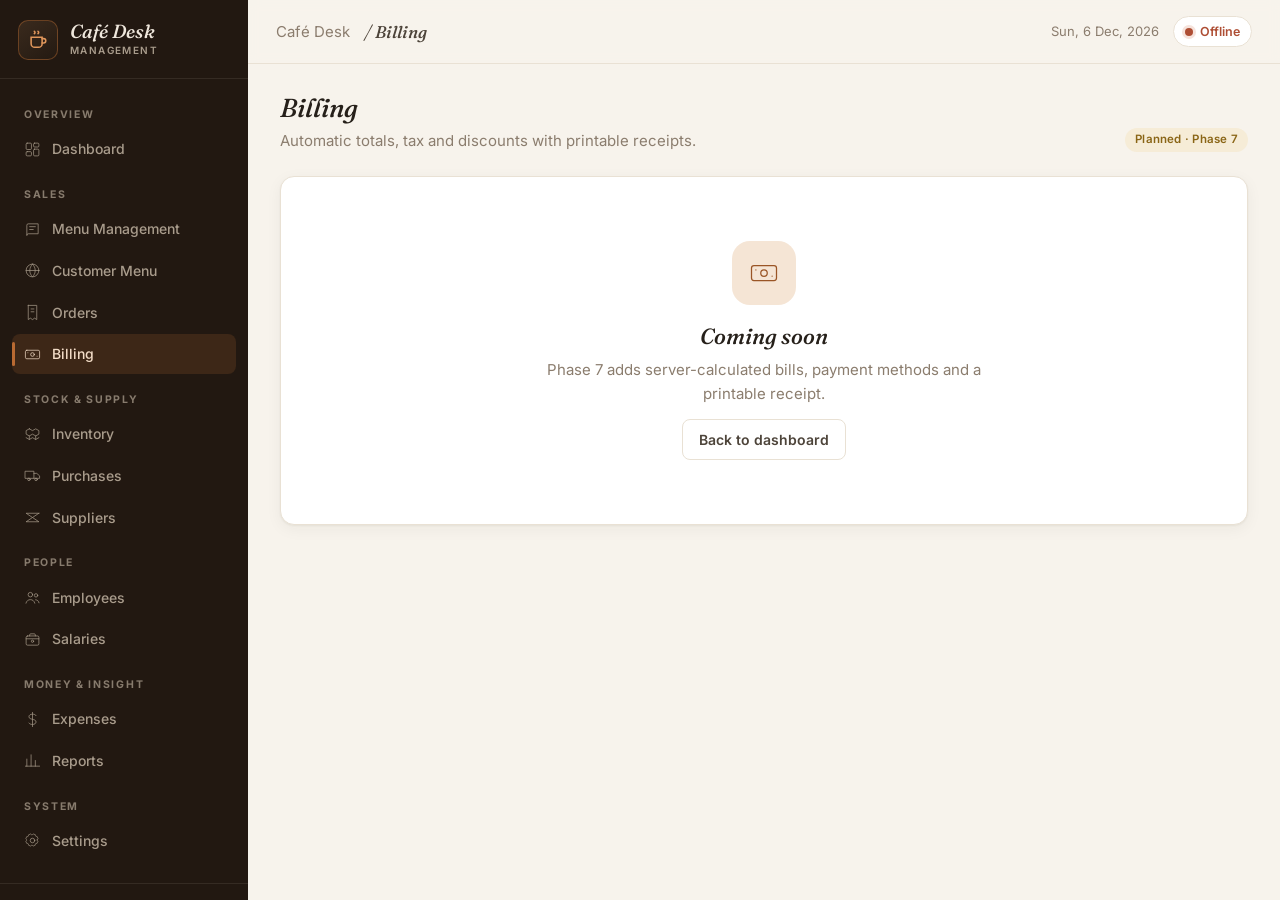
==== app/templates/billing.html @ 6daec5e6 "added fundametal website setup" ====
<!DOCTYPE html>
<html lang="en">
<head>
  <meta charset="UTF-8" />
  <meta name="viewport" content="width=device-width, initial-scale=1.0" />
  <title>Billing · Café Desk</title>
  <link rel="icon" href="/static/images/favicon.svg" type="image/svg+xml" />
  <link rel="preconnect" href="https://fonts.googleapis.com" />
  <link rel="preconnect" href="https://fonts.gstatic.com" crossorigin />
  <link href="https://fonts.googleapis.com/css2?family=Fraunces:ital,opsz,wght@0,9..144,500;0,9..144,600;1,9..144,500&family=Inter:wght@400;500;600;700&display=swap" rel="stylesheet" />
  <link rel="stylesheet" href="/static/css/main.css" />
  <link rel="stylesheet" href="/static/css/responsive.css" />
</head>
<body data-page="billing">
  <main class="content">
    <div class="content-inner">
      <section class="page-head">
        <div>
          <h2>Billing</h2>
          <p class="lede">Automatic totals, tax and discounts with printable receipts.</p>
        </div>
        <span class="badge badge-planned">Planned · Phase 7</span>
      </section>
      <section class="card placeholder-card">
        <div class="ph-icon" data-icon="billing"></div>
        <h3>Coming soon</h3>
        <p>Phase 7 adds server-calculated bills, payment methods and a printable receipt.</p>
        <a class="btn btn-ghost" href="/">Back to dashboard</a>
      </section>
    </div>
  </main>
  <script src="/static/js/api.js"></script>
  <script src="/static/js/common.js"></script>
</body>
</html>
---- static/css/main.css ----
:root {
  --paper: #f7f3ec;
  --card: #ffffff;
  --ink: #26201a;
  --ink-soft: #4d443a;
  --muted: #8b7d6e;
  --line: #e9e1d4;
  --espresso: #221811;
  --on-dark: #efe7dc;
  --on-dark-muted: #a99c8c;
  --on-dark-line: rgba(239, 231, 220, 0.09);
  --caramel: #b96a32;
  --caramel-deep: #9a5526;
  --caramel-tint: #f5e5d5;
  --sage: #47795b;
  --sage-tint: #e3ede6;
  --clay: #ae4e34;
  --clay-tint: #f6e3dc;
  --amber: #b98a2e;
  --amber-tint: #f6ecd7;
  --font-display: "Fraunces", Georgia, serif;
  --font-body: "Inter", -apple-system, "Segoe UI", Roboto, Arial, sans-serif;
  --radius-lg: 14px;
  --radius: 10px;
  --shadow-1: 0 1px 2px rgba(38, 30, 20, 0.05), 0 4px 16px rgba(38, 30, 20, 0.05);
  --sidebar-w: 248px;
  --topbar-h: 64px;
}

* { box-sizing: border-box; }
html, body { margin: 0; padding: 0; }

body {
  font-family: var(--font-body);
  font-size: 15px;
  line-height: 1.55;
  color: var(--ink);
  background: var(--paper);
  -webkit-font-smoothing: antialiased;
}

h1, h2, h3, h4 { margin: 0; font-weight: 600; line-height: 1.25; }
p { margin: 0; }
a { color: var(--caramel); text-decoration: none; }
button { font-family: inherit; }

:focus-visible {
  outline: 2px solid var(--caramel);
  outline-offset: 2px;
  border-radius: 4px;
}

.layout { display: flex; min-height: 100vh; }

.content {
  flex: 1;
  min-width: 0;
  margin-left: var(--sidebar-w);
  padding-top: var(--topbar-h);
}

.content-inner { max-width: 1200px; padding: 28px 32px 48px; }

.page-head {
  display: flex;
  align-items: flex-end;
  justify-content: space-between;
  gap: 16px;
  margin-bottom: 24px;
  flex-wrap: wrap;
}
.page-head h2 {
  font-family: var(--font-display);
  font-size: 26px;
  font-style: italic;
  font-weight: 500;
}
.page-head .lede { color: var(--muted); margin-top: 4px; max-width: 56ch; }

.sidebar {
  position: fixed;
  inset: 0 auto 0 0;
  width: var(--sidebar-w);
  background: var(--espresso);
  color: var(--on-dark);
  display: flex;
  flex-direction: column;
  overflow-y: auto;
  z-index: 40;
}

.brand {
  display: flex;
  align-items: center;
  gap: 12px;
  padding: 20px 18px 18px;
  border-bottom: 1px solid var(--on-dark-line);
}
.brand-mark {
  width: 40px;
  height: 40px;
  flex-shrink: 0;
  border-radius: 10px;
  background: linear-gradient(145deg, #3a2a1d, #241a12);
  border: 1px solid rgba(185, 106, 50, 0.45);
  display: grid;
  place-items: center;
}
.brand-mark svg { width: 22px; height: 22px; }
.brand-name {
  font-family: var(--font-display);
  font-style: italic;
  font-size: 19px;
  font-weight: 500;
  line-height: 1.15;
}
.brand-sub {
  display: block;
  font-style: normal;
  font-family: var(--font-body);
  font-size: 10px;
  font-weight: 600;
  letter-spacing: 0.14em;
  text-transform: uppercase;
  color: var(--on-dark-muted);
}

.nav { flex: 1; padding: 12px 12px 20px; }
.nav-group-label {
  font-size: 10.5px;
  font-weight: 700;
  letter-spacing: 0.16em;
  text-transform: uppercase;
  color: var(--on-dark-muted);
  opacity: 0.75;
  padding: 16px 12px 6px;
}
.nav a {
  position: relative;
  display: flex;
  align-items: center;
  gap: 11px;
  padding: 9px 12px;
  margin-bottom: 2px;
  border-radius: 8px;
  color: var(--on-dark-muted);
  font-size: 14px;
  font-weight: 500;
  transition: background 0.15s ease, color 0.15s ease;
}
.nav a svg { width: 17px; height: 17px; flex-shrink: 0; }
.nav a:hover { background: rgba(239, 231, 220, 0.06); color: var(--on-dark); }
.nav a.active { background: rgba(185, 106, 50, 0.18); color: #f3ddc8; }
.nav a.active::before {
  content: "";
  position: absolute;
  left: 0;
  top: 8px;
  bottom: 8px;
  width: 3px;
  border-radius: 3px;
  background: var(--caramel);
}

.sidebar-foot {
  padding: 13px 18px;
  border-top: 1px solid var(--on-dark-line);
  font-size: 11.5px;
  color: var(--on-dark-muted);
}

.topbar {
  position: fixed;
  top: 0;
  right: 0;
  left: var(--sidebar-w);
  height: var(--topbar-h);
  display: flex;
  align-items: center;
  gap: 14px;
  padding: 0 28px;
  background: rgba(247, 243, 236, 0.88);
  backdrop-filter: blur(6px);
  border-bottom: 1px solid var(--line);
  z-index: 30;
}
.topbar h1 {
  font-family: var(--font-display);
  font-style: italic;
  font-weight: 500;
  font-size: 17px;
  color: var(--ink-soft);
}
.topbar .crumb-sep { color: var(--muted); }
.topbar .top-right {
  margin-left: auto;
  display: flex;
  align-items: center;
  gap: 14px;
}
#todayLabel { font-size: 13px; color: var(--muted); white-space: nowrap; }

.hamburger {
  display: none;
  background: none;
  border: 1px solid var(--line);
  border-radius: 8px;
  width: 36px;
  height: 36px;
  cursor: pointer;
  color: var(--ink);
  align-items: center;
  justify-content: center;
}

.status-chip {
  display: inline-flex;
  align-items: center;
  gap: 7px;
  font-size: 12.5px;
  font-weight: 600;
  padding: 5px 11px;
  border-radius: 999px;
  background: var(--card);
  border: 1px solid var(--line);
  color: var(--muted);
}
.status-chip .dot {
  width: 8px;
  height: 8px;
  border-radius: 50%;
  background: var(--muted);
}
.status-chip.is-ok .dot { background: var(--sage); box-shadow: 0 0 0 3px var(--sage-tint); }
.status-chip.is-ok { color: var(--sage); }
.status-chip.is-down .dot { background: var(--clay); box-shadow: 0 0 0 3px var(--clay-tint); }
.status-chip.is-down { color: var(--clay); }

.card {
  background: var(--card);
  border: 1px solid var(--line);
  border-radius: var(--radius-lg);
  box-shadow: var(--shadow-1);
}
.card-head {
  display: flex;
  align-items: center;
  justify-content: space-between;
  gap: 12px;
  padding: 16px 20px;
  border-bottom: 1px solid var(--line);
}
.card-head h3 { font-size: 15px; }
.card-body { padding: 20px; }

.btn {
  display: inline-flex;
  align-items: center;
  justify-content: center;
  gap: 8px;
  padding: 9px 16px;
  border-radius: 8px;
  border: 1px solid transparent;
  font-size: 14px;
  font-weight: 600;
  cursor: pointer;
  transition: background 0.15s ease, border-color 0.15s ease;
}
.btn-primary { background: var(--caramel); color: #fff; }
.btn-primary:hover { background: var(--caramel-deep); }
.btn-ghost {
  background: transparent;
  color: var(--ink-soft);
  border-color: var(--line);
}
.btn-ghost:hover { background: var(--card); border-color: var(--line-strong, #d8cdbc); }
.btn[disabled] { opacity: 0.55; cursor: not-allowed; }

.badge {
  display: inline-block;
  padding: 3px 10px;
  border-radius: 999px;
  font-size: 11.5px;
  font-weight: 600;
  letter-spacing: 0.02em;
}
.badge-planned { background: var(--amber-tint); color: #8a6516; }
.badge-ok { background: var(--sage-tint); color: var(--sage); }

.table-wrap { overflow-x: auto; }
table.data-table {
  width: 100%;
  border-collapse: collapse;
  font-size: 14px;
}
.data-table th {
  text-align: left;
  font-size: 11.5px;
  font-weight: 700;
  letter-spacing: 0.08em;
  text-transform: uppercase;
  color: var(--muted);
  padding: 12px 16px;
  border-bottom: 1px solid var(--line);
  white-space: nowrap;
}
.data-table td {
  padding: 13px 16px;
  border-bottom: 1px solid var(--line);
  vertical-align: middle;
}
.data-table tbody tr:last-child td { border-bottom: none; }
.data-table tbody tr:hover td { background: #fbf8f2; }
.data-table td.num { text-align: right; font-variant-numeric: tabular-nums; }

.empty-state { text-align: center; padding: 44px 24px; }
.empty-state .es-icon {
  width: 52px;
  height: 52px;
  margin: 0 auto 14px;
  border-radius: 50%;
  background: var(--paper);
  border: 1px solid var(--line);
  display: grid;
  place-items: center;
  color: var(--muted);
}
.empty-state .es-icon svg { width: 22px; height: 22px; }
.empty-state h4 { font-size: 15px; margin-bottom: 5px; }
.empty-state p { font-size: 13.5px; color: var(--muted); max-width: 40ch; margin: 0 auto; }

.placeholder-card {
  text-align: center;
  padding: 64px 28px;
}
.placeholder-card .ph-icon {
  width: 64px;
  height: 64px;
  margin: 0 auto 18px;
  border-radius: 18px;
  background: var(--caramel-tint);
  color: var(--caramel-deep);
  display: grid;
  place-items: center;
}
.placeholder-card .ph-icon svg { width: 30px; height: 30px; }
.placeholder-card h3 {
  font-family: var(--font-display);
  font-style: italic;
  font-weight: 500;
  font-size: 22px;
  margin-bottom: 8px;
}
.placeholder-card p { color: var(--muted); max-width: 52ch; margin: 0 auto 14px; }

.toast-stack {
  position: fixed;
  right: 20px;
  bottom: 20px;
  z-index: 90;
  display: flex;
  flex-direction: column;
  gap: 10px;
}
.toast {
  display: flex;
  align-items: flex-start;
  gap: 10px;
  min-width: 260px;
  max-width: 360px;
  background: var(--espresso);
  color: var(--on-dark);
  padding: 13px 16px;
  border-radius: 10px;
  box-shadow: var(--shadow-2);
  font-size: 13.5px;
  animation: toast-in 0.25s ease;
}
.toast svg { width: 17px; height: 17px; flex-shrink: 0; margin-top: 1px; }
.toast-success svg { color: #7fb892; }
.toast-error svg { color: #e08a70; }
.toast-warning svg { color: #d9b45f; }
.toast-info svg { color: #b9a68a; }
.toast.hide { opacity: 0; transform: translateY(6px); transition: 0.2s ease; }
@keyframes toast-in {
  from { opacity: 0; transform: translateY(8px); }
  to { opacity: 1; transform: translateY(0); }
}

.modal-overlay {
  position: fixed;
  inset: 0;
  background: rgba(34, 24, 17, 0.45);
  display: grid;
  place-items: center;
  z-index: 80;
  animation: toast-in 0.15s ease;
}
.modal-box {
  background: var(--card);
  border-radius: var(--radius-lg);
  padding: 24px;
  width: min(400px, calc(100vw - 40px));
  box-shadow: var(--shadow-2);
}
.modal-box h4 { font-size: 16px; margin-bottom: 8px; }
.modal-box p { color: var(--muted); font-size: 14px; margin-bottom: 18px; }
.modal-actions { display: flex; justify-content: flex-end; gap: 10px; }
.btn-danger { background: var(--clay); color: #fff; }
.btn-danger:hover { background: #93402a; }

.skeleton-line {
  height: 12px;
  border-radius: 6px;
  background: linear-gradient(90deg, #efe9de 25%, #f7f2e9 50%, #efe9de 75%);
  background-size: 200% 100%;
  animation: shimmer 1.3s infinite;
}
@keyframes shimmer {
  from { background-position: 200% 0; }
  to { background-position: -200% 0; }
}

@media (prefers-reduced-motion: reduce) {
  *, *::before, *::after { animation-duration: 0.01ms !important; transition-duration: 0.01ms !important; }
}

::-webkit-scrollbar {
  width: 5px;
}
::-webkit-scrollbar-track {
  background: transparent;
}
::-webkit-scrollbar-thumb {
  background: var(--border);
  border-radius: 5px;
}
* {
  scrollbar-width: thin;
  scrollbar-color: var(--border) transparent;
}
---- static/css/responsive.css ----
.sidebar-overlay {
  display: none;
  position: fixed;
  inset: 0;
  background: rgba(34, 24, 17, 0.45);
  z-index: 35;
}

@media (max-width: 1024px) {
  .sidebar {
    transform: translateX(-100%);
    transition: transform 0.22s ease;
  }
  body.nav-open .sidebar { transform: translateX(0); }
  .content { margin-left: 0; }
  .topbar { left: 0; padding: 0 16px; }
  .hamburger { display: inline-flex; }
  .sidebar-overlay.show { display: block; }
}

@media (max-width: 900px) {
  .stat-grid { grid-template-columns: repeat(2, 1fr); }
  .dash-grid { grid-template-columns: 1fr; }
}

@media (max-width: 600px) {
  .content-inner { padding: 20px 16px 40px; }
  .stat-grid { grid-template-columns: 1fr; }
  #todayLabel { display: none; }
  .page-head h2 { font-size: 22px; }
}
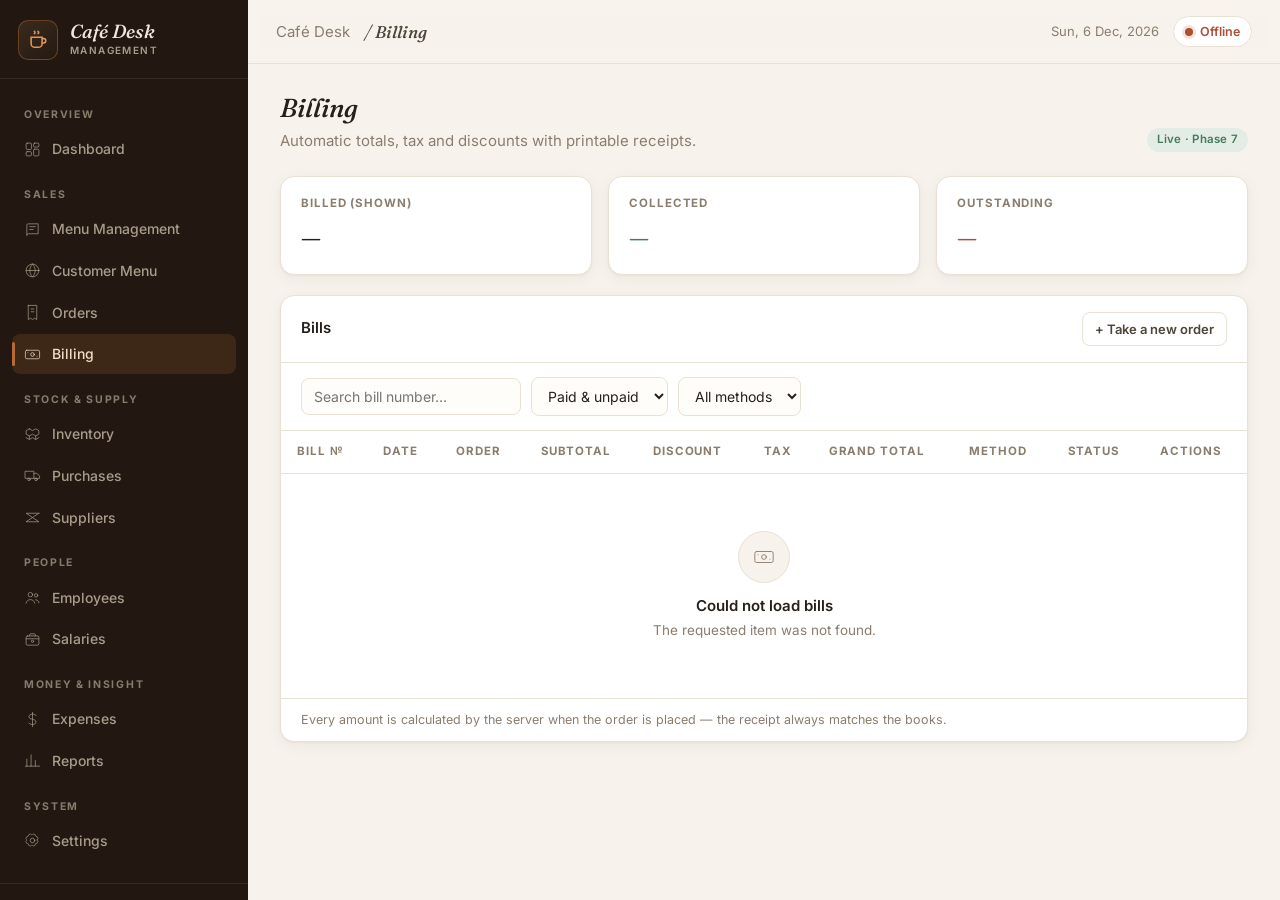
==== commit 5e99af3b: "05" ====
--- a/app/templates/billing.html
+++ b/app/templates/billing.html
@@ -9,6 +9,7 @@
   <link rel="preconnect" href="https://fonts.gstatic.com" crossorigin />
   <link href="https://fonts.googleapis.com/css2?family=Fraunces:ital,opsz,wght@0,9..144,500;0,9..144,600;1,9..144,500&family=Inter:wght@400;500;600;700&display=swap" rel="stylesheet" />
   <link rel="stylesheet" href="/static/css/main.css" />
+  <link rel="stylesheet" href="/static/css/orders.css" />
   <link rel="stylesheet" href="/static/css/responsive.css" />
 </head>
 <body data-page="billing">
@@ -19,17 +20,89 @@
           <h2>Billing</h2>
           <p class="lede">Automatic totals, tax and discounts with printable receipts.</p>
         </div>
-        <span class="badge badge-planned">Planned · Phase 7</span>
+        <span class="badge badge-ok">Live · Phase 7</span>
       </section>
-      <section class="card placeholder-card">
-        <div class="ph-icon" data-icon="billing"></div>
-        <h3>Coming soon</h3>
-        <p>Phase 7 adds server-calculated bills, payment methods and a printable receipt.</p>
-        <a class="btn btn-ghost" href="/">Back to dashboard</a>
+
+      <section class="stat-cards">
+        <div class="stat-card"><div class="label">Billed (shown)</div><div class="value" id="statBilled">—</div></div>
+        <div class="stat-card is-collected"><div class="label">Collected</div><div class="value" id="statCollected">—</div></div>
+        <div class="stat-card is-outstanding"><div class="label">Outstanding</div><div class="value" id="statOutstanding">—</div></div>
+      </section>
+
+      <section class="card" id="billsCard">
+        <header class="card-head">
+          <h3>Bills</h3>
+          <a class="btn btn-ghost btn-sm" href="/orders">+ Take a new order</a>
+        </header>
+        <div class="toolbar">
+          <input class="input" id="billSearch" type="search" placeholder="Search bill number…" autocomplete="off" />
+          <select class="input" id="billPaymentFilter" aria-label="Filter by payment status">
+            <option value="">Paid &amp; unpaid</option>
+            <option>Unpaid</option>
+            <option>Paid</option>
+          </select>
+          <select class="input" id="billMethodFilter" aria-label="Filter by payment method">
+            <option value="">All methods</option>
+            <option>Cash</option>
+            <option>UPI</option>
+            <option>Card</option>
+            <option>Other</option>
+          </select>
+        </div>
+        <div class="table-wrap">
+          <table class="data-table">
+            <thead>
+              <tr>
+                <th>Bill №</th>
+                <th>Date</th>
+                <th>Order</th>
+                <th class="num">Subtotal</th>
+                <th class="num">Discount</th>
+                <th class="num">Tax</th>
+                <th class="num">Grand total</th>
+                <th>Method</th>
+                <th>Status</th>
+                <th class="col-actions">Actions</th>
+              </tr>
+            </thead>
+            <tbody id="billTableBody"></tbody>
+          </table>
+        </div>
+        <p class="table-note">Every amount is calculated by the server when the order is placed — the receipt always matches the books.</p>
       </section>
     </div>
   </main>
+
+  <!-- ===================== Payment modal ===================== -->
+  <div class="modal-overlay" id="payModal" hidden>
+    <div class="modal-box" role="dialog" aria-modal="true" aria-labelledby="payTitle" style="width:min(380px, calc(100vw - 40px))">
+      <h4 id="payTitle">Record payment</h4>
+      <p id="paySubtitle"></p>
+      <div class="pay-methods" style="margin-bottom:18px">
+        <button type="button" class="method-btn" data-method="Cash">Cash</button>
+        <button type="button" class="method-btn" data-method="UPI">UPI</button>
+        <button type="button" class="method-btn" data-method="Card">Card</button>
+        <button type="button" class="method-btn" data-method="Other">Other</button>
+      </div>
+      <div class="modal-actions">
+        <button type="button" class="btn btn-ghost" data-close-modal>Cancel</button>
+      </div>
+    </div>
+  </div>
+
+  <!-- ===================== Receipt modal ===================== -->
+  <div class="modal-overlay" id="receiptModal" hidden>
+    <div class="modal-box receipt-modal-box" role="dialog" aria-modal="true" aria-labelledby="receiptTitle">
+      <div id="receiptPaper" class="receipt-paper"><!-- rendered by billing.js --></div>
+      <div class="receipt-actions">
+        <button type="button" class="btn btn-ghost" data-close-modal>Close</button>
+        <button type="button" class="btn btn-primary" id="printReceiptBtn">Print receipt</button>
+      </div>
+    </div>
+  </div>
+
   <script src="/static/js/api.js"></script>
   <script src="/static/js/common.js"></script>
+  <script src="/static/js/billing.js"></script>
 </body>
 </html>
--- a/static/css/main.css
+++ b/static/css/main.css
@@ -29,6 +29,7 @@
 
 * { box-sizing: border-box; }
 html, body { margin: 0; padding: 0; }
+[hidden] { display: none !important; }
 
 body {
   font-family: var(--font-body);
@@ -409,6 +410,176 @@
 .btn-danger { background: var(--clay); color: #fff; }
 .btn-danger:hover { background: #93402a; }
 
+/* ---------- Forms (shared across modules) ---------- */
+
+.form-card { max-width: 780px; }
+
+.form-grid {
+  display: grid;
+  grid-template-columns: repeat(2, minmax(0, 1fr));
+  gap: 16px 18px;
+}
+.form-grid .span-2 { grid-column: span 2; }
+
+.field { display: flex; flex-direction: column; gap: 6px; }
+.field label {
+  font-size: 12.5px;
+  font-weight: 600;
+  color: var(--ink-soft);
+}
+.field label .req { color: var(--clay); }
+.field .hint { font-size: 11.5px; color: var(--muted); margin-top: -2px; }
+
+.input,
+select.input,
+textarea.input {
+  width: 100%;
+  padding: 9px 12px;
+  border: 1px solid var(--line);
+  border-radius: 8px;
+  background: #fffdf9;
+  color: var(--ink);
+  font-family: inherit;
+  font-size: 14px;
+  transition: border-color 0.15s ease, box-shadow 0.15s ease;
+}
+.input:focus {
+  outline: none;
+  border-color: var(--caramel);
+  box-shadow: 0 0 0 3px rgba(185, 106, 50, 0.14);
+}
+textarea.input { resize: vertical; min-height: 74px; }
+.input[disabled] { background: var(--paper); cursor: not-allowed; }
+
+.input.is-invalid {
+  border-color: var(--clay);
+  box-shadow: 0 0 0 3px rgba(174, 78, 52, 0.12);
+}
+.field-error {
+  font-size: 12px;
+  font-weight: 500;
+  color: var(--clay);
+}
+
+.form-actions {
+  display: flex;
+  align-items: center;
+  gap: 10px;
+  padding: 16px 20px;
+  border-top: 1px solid var(--line);
+}
+
+.btn .spinner {
+  width: 14px;
+  height: 14px;
+  border-radius: 50%;
+  border: 2px solid rgba(255, 255, 255, 0.35);
+  border-top-color: #fff;
+  animation: spin 0.7s linear infinite;
+  display: none;
+}
+@keyframes spin { to { transform: rotate(360deg); } }
+.btn.is-loading .spinner { display: inline-block; }
+.btn.is-loading .btn-label { opacity: 0.75; }
+
+/* ---------- Settings page ---------- */
+
+.settings-grid {
+  display: grid;
+  grid-template-columns: repeat(2, minmax(0, 1fr));
+  gap: 20px;
+  align-items: start;
+  max-width: 1100px;
+}
+.settings-actions-card { grid-column: span 2; }
+.settings-actions-card .form-actions { border-top: none; padding: 14px 20px; }
+
+.logo-preview-row {
+  display: flex;
+  align-items: center;
+  gap: 12px;
+}
+#logoPreview {
+  max-width: 96px;
+  max-height: 64px;
+  border-radius: 8px;
+  border: 1px solid var(--line);
+  background: #fffdf9;
+  object-fit: contain;
+  padding: 4px;
+}
+.logo-fallback {
+  font-size: 12px;
+  color: var(--muted);
+  background: var(--paper);
+  border: 1px dashed var(--line);
+  border-radius: 8px;
+  padding: 8px 14px;
+}
+
+@media (max-width: 900px) {
+  .settings-grid { grid-template-columns: 1fr; }
+  .settings-actions-card { grid-column: span 1; }
+}
+
+/* ---------- Customer menu (share) page ---------- */
+
+.share-row {
+  display: flex;
+  gap: 10px;
+  flex-wrap: wrap;
+}
+.share-row .input { flex: 1; min-width: 220px; }
+.share-note {
+  margin-top: 12px;
+  font-size: 12.5px;
+  color: var(--muted);
+}
+.share-note code {
+  background: var(--paper);
+  border: 1px solid var(--line);
+  border-radius: 4px;
+  padding: 1px 5px;
+}
+
+.stat-grid {
+  display: grid;
+  grid-template-columns: repeat(4, minmax(0, 1fr));
+  gap: 12px;
+  margin: 0 0 16px;
+}
+.stat-card {
+  background: var(--paper);
+  border: 1px solid var(--line);
+  border-radius: var(--radius);
+  padding: 12px 14px;
+}
+.stat-card dt {
+  font-size: 11.5px;
+  font-weight: 700;
+  letter-spacing: 0.07em;
+  text-transform: uppercase;
+  color: var(--muted);
+}
+.stat-card dd {
+  margin: 4px 0 0;
+  font-size: 22px;
+  font-weight: 700;
+  font-variant-numeric: tabular-nums;
+}
+
+.privacy-list {
+  margin: 0;
+  padding-left: 18px;
+  color: var(--ink-soft);
+  font-size: 13.5px;
+}
+.privacy-list li + li { margin-top: 6px; }
+
+@media (max-width: 720px) {
+  .stat-grid { grid-template-columns: repeat(2, minmax(0, 1fr)); }
+}
+
 .skeleton-line {
   height: 12px;
   border-radius: 6px;
--- a/static/css/orders.css
+++ b/static/css/orders.css
@@ -0,0 +1,315 @@
+/* ---------- Orders (Phase 6) & Billing (Phase 7) ---------- */
+
+/* Toolbar above tables */
+.toolbar {
+  display: flex;
+  align-items: center;
+  gap: 10px;
+  flex-wrap: wrap;
+  padding: 14px 20px;
+  border-bottom: 1px solid var(--line);
+}
+.toolbar .input[type="search"] { flex: 0 1 220px; min-width: 170px; width: auto; }
+.toolbar select.input { width: auto; }
+
+.btn-sm { padding: 6px 12px; font-size: 13px; }
+
+.col-actions { text-align: right; }
+.row-actions { display: flex; gap: 8px; justify-content: flex-end; }
+.btn-row { padding: 4px 10px; font-size: 12.5px; border-radius: 7px; }
+
+tr.skeleton-row td { padding: 15px 16px; }
+
+.table-note {
+  padding: 11px 20px;
+  font-size: 12.5px;
+  color: var(--muted);
+  border-top: 1px solid var(--line);
+}
+
+.modal-lg { width: min(640px, calc(100vw - 40px)); max-height: calc(100vh - 48px); overflow-y: auto; }
+.modal-box h4 { margin-bottom: 16px; }
+.modal-form-grid { margin-bottom: 18px; }
+
+/* Order status badges */
+.badge-pending   { background: var(--paper); color: var(--ink-soft); border: 1px solid var(--line); }
+.badge-preparing { background: var(--amber-tint); color: #8a6516; }
+.badge-ready     { background: var(--caramel-tint); color: var(--caramel-deep); }
+.badge-completed { background: var(--sage-tint); color: var(--sage); }
+.badge-cancelled { background: var(--clay-tint); color: var(--clay); }
+
+/* Payment + order-type chips */
+.badge-pay-paid   { background: var(--sage-tint); color: var(--sage); }
+.badge-pay-unpaid { background: var(--clay-tint); color: var(--clay); }
+.type-chip {
+  display: inline-flex;
+  align-items: center;
+  gap: 6px;
+  font-size: 12.5px;
+  color: var(--ink-soft);
+}
+.type-chip .table-no {
+  background: var(--paper);
+  border: 1px solid var(--line);
+  border-radius: 999px;
+  font-size: 11.5px;
+  font-weight: 600;
+  padding: 1px 8px;
+  color: var(--muted);
+}
+
+/* Dine-in / Takeaway segmented toggle */
+.seg-toggle {
+  display: grid;
+  grid-template-columns: 1fr 1fr;
+  background: var(--paper);
+  border: 1px solid var(--line);
+  border-radius: 10px;
+  padding: 4px;
+  gap: 4px;
+}
+.seg-option { position: relative; cursor: pointer; }
+.seg-option input {
+  position: absolute;
+  opacity: 0;
+  inset: 0;
+  margin: 0;
+  cursor: pointer;
+}
+.seg-option span {
+  display: block;
+  text-align: center;
+  font-size: 13.5px;
+  font-weight: 600;
+  color: var(--muted);
+  padding: 8px 10px;
+  border-radius: 7px;
+  transition: background 0.15s ease, color 0.15s ease;
+}
+.seg-option input:checked + span {
+  background: var(--card);
+  color: var(--caramel-deep);
+  box-shadow: var(--shadow-1);
+}
+
+/* Item picker inside the new-order modal */
+.item-picker { display: flex; gap: 8px; }
+.item-picker select { flex: 1; min-width: 0; }
+.input-qty { width: 84px; flex: none; text-align: center; }
+
+/* Order cart */
+.cart-wrap { border: 1px solid var(--line); border-radius: 10px; overflow: hidden; background: #fffdf9; }
+table.mini-table { width: 100%; border-collapse: collapse; font-size: 13.5px; }
+.mini-table th {
+  text-align: left;
+  font-size: 10.5px;
+  letter-spacing: 0.07em;
+  text-transform: uppercase;
+  color: var(--muted);
+  padding: 9px 12px;
+  border-bottom: 1px solid var(--line);
+  background: var(--paper);
+}
+.mini-table td { padding: 8px 12px; border-bottom: 1px solid var(--line); }
+.mini-table tr:last-child td { border-bottom: none; }
+.mini-table td.num { text-align: right; font-variant-numeric: tabular-nums; }
+.qty-stepper {
+  display: inline-flex;
+  align-items: center;
+  gap: 6px;
+}
+.qty-stepper button {
+  width: 22px;
+  height: 22px;
+  border-radius: 6px;
+  border: 1px solid var(--line);
+  background: var(--card);
+  color: var(--ink-soft);
+  font-size: 14px;
+  line-height: 1;
+  cursor: pointer;
+}
+.qty-stepper button:hover { background: var(--paper); }
+.qty-stepper .qty-value { min-width: 18px; text-align: center; font-weight: 600; }
+.cart-remove {
+  border: none;
+  background: none;
+  color: var(--clay);
+  font-size: 12.5px;
+  cursor: pointer;
+  padding: 2px 4px;
+}
+.cart-empty {
+  padding: 22px 14px;
+  text-align: center;
+  font-size: 13px;
+  color: var(--muted);
+}
+
+/* Live totals box */
+.totals-box {
+  background: var(--espresso);
+  color: var(--on-dark);
+  border-radius: 12px;
+  padding: 16px 18px;
+  display: flex;
+  flex-direction: column;
+  gap: 8px;
+  height: 100%;
+}
+.totals-row {
+  display: flex;
+  justify-content: space-between;
+  font-size: 13.5px;
+  color: var(--on-dark-muted);
+}
+.totals-row strong { color: var(--on-dark); font-variant-numeric: tabular-nums; }
+.totals-row.grand {
+  border-top: 1px dashed var(--on-dark-line);
+  padding-top: 10px;
+  margin-top: 2px;
+  font-size: 15px;
+}
+.totals-row.grand span:first-child { color: var(--on-dark); font-weight: 600; }
+.totals-row.grand strong { font-family: var(--font-display); font-size: 19px; }
+
+/* Detail modal money breakdown */
+.detail-grid {
+  display: grid;
+  grid-template-columns: 1.4fr 1fr;
+  gap: 16px;
+  align-items: start;
+}
+.meta-list { display: flex; flex-direction: column; gap: 6px; font-size: 13.5px; }
+.meta-list .row { display: flex; justify-content: space-between; gap: 12px; }
+.meta-list .row span:first-child { color: var(--muted); }
+.light-total {
+  background: var(--caramel-tint);
+  border-radius: 10px;
+  padding: 10px 14px;
+  display: flex;
+  justify-content: space-between;
+  align-items: baseline;
+  margin-top: 10px;
+}
+.light-total strong { font-family: var(--font-display); font-size: 20px; color: var(--caramel-deep); }
+
+/* Status changer inside detail modal */
+.status-changer {
+  display: flex;
+  gap: 8px;
+  margin-top: 14px;
+}
+.status-changer select { flex: 1; }
+
+/* ---------- Billing page ---------- */
+.stat-cards {
+  display: grid;
+  grid-template-columns: repeat(3, 1fr);
+  gap: 16px;
+  margin-bottom: 20px;
+}
+.stat-card {
+  background: var(--card);
+  border: 1px solid var(--line);
+  border-radius: var(--radius-lg);
+  box-shadow: var(--shadow-1);
+  padding: 18px 20px;
+}
+.stat-card .label {
+  font-size: 11.5px;
+  font-weight: 700;
+  letter-spacing: 0.08em;
+  text-transform: uppercase;
+  color: var(--muted);
+  margin-bottom: 6px;
+}
+.stat-card .value {
+  font-family: var(--font-display);
+  font-size: 24px;
+  font-weight: 600;
+}
+.stat-card.is-outstanding .value { color: var(--clay); }
+.stat-card.is-collected .value { color: var(--sage); }
+
+.pay-methods { display: grid; grid-template-columns: repeat(2, 1fr); gap: 10px; }
+.method-btn {
+  border: 1.5px solid var(--line);
+  background: var(--card);
+  border-radius: 10px;
+  padding: 14px 10px;
+  font-size: 14px;
+  font-weight: 600;
+  color: var(--ink-soft);
+  cursor: pointer;
+  transition: border-color 0.15s ease, background 0.15s ease;
+}
+.method-btn:hover { border-color: var(--caramel); background: var(--caramel-tint); }
+
+/* ---------- Printable receipt ---------- */
+.receipt-modal-box { width: min(400px, calc(100vw - 40px)); max-height: calc(100vh - 48px); overflow-y: auto; }
+.receipt-paper {
+  background: #fff;
+  color: #222;
+  border: 1px solid var(--line);
+  border-radius: 10px;
+  padding: 22px 20px;
+  font-family: "Courier New", monospace;
+  font-size: 12.5px;
+  line-height: 1.5;
+}
+.receipt-head { text-align: center; margin-bottom: 12px; }
+.receipt-head .r-name {
+  font-family: var(--font-display);
+  font-style: italic;
+  font-size: 20px;
+  color: var(--espresso);
+}
+.receipt-head .r-sub { font-size: 11.5px; color: #555; }
+.receipt-meta {
+  display: flex;
+  justify-content: space-between;
+  gap: 8px;
+  border-top: 1px dashed #bbb;
+  border-bottom: 1px dashed #bbb;
+  padding: 7px 0;
+  margin: 10px 0;
+  font-size: 11.5px;
+}
+.r-lines { width: 100%; border-collapse: collapse; }
+.r-lines td { padding: 3px 0; vertical-align: top; }
+.r-lines .r-amt { text-align: right; white-space: nowrap; font-variant-numeric: tabular-nums; }
+.r-lines .r-item span { display: block; font-size: 11px; color: #666; }
+.r-totals { margin-top: 10px; border-top: 1px dashed #bbb; padding-top: 8px; }
+.r-totals .totals-row { color: #444; }
+.r-totals .totals-row strong { color: #111; }
+.r-footer { text-align: center; margin-top: 12px; font-size: 11.5px; color: #555; }
+.receipt-actions { display: flex; gap: 10px; justify-content: flex-end; margin-top: 16px; }
+
+@media print {
+  body * { visibility: hidden; }
+  .receipt-paper, .receipt-paper * { visibility: visible; }
+  .receipt-paper {
+    position: absolute;
+    top: 0;
+    left: 0;
+    width: 100%;
+    max-width: 80mm;
+    border: none;
+    border-radius: 0;
+    box-shadow: none;
+  }
+}
+
+@media (max-width: 900px) {
+  .stat-cards { grid-template-columns: 1fr; }
+  .detail-grid { grid-template-columns: 1fr; }
+}
+
+@media (max-width: 700px) {
+  .toolbar .input[type="search"] { flex: 1 1 100%; }
+  .row-actions { justify-content: flex-start; }
+  .col-actions { text-align: left; }
+  .item-picker { flex-wrap: wrap; }
+  .item-picker select { flex: 1 1 100%; }
+}
--- a/static/css/responsive.css
+++ b/static/css/responsive.css
@@ -28,4 +28,6 @@
   .stat-grid { grid-template-columns: 1fr; }
   #todayLabel { display: none; }
   .page-head h2 { font-size: 22px; }
+  .form-grid { grid-template-columns: 1fr; }
+  .form-grid .span-2 { grid-column: span 1; }
 }
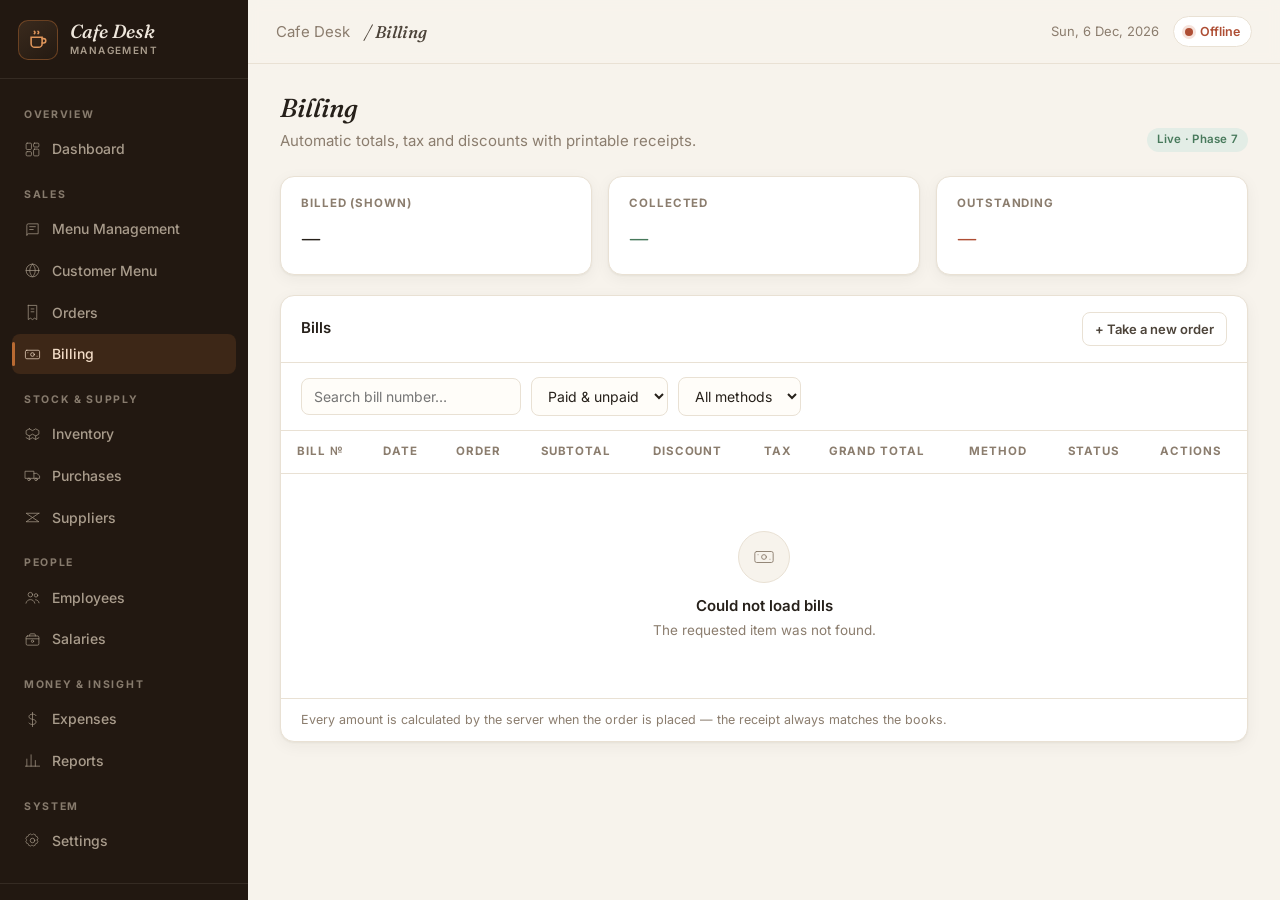
==== commit b5ee3dbe: "cafe letter change" ====
--- a/app/templates/billing.html
+++ b/app/templates/billing.html
@@ -3,7 +3,7 @@
 <head>
   <meta charset="UTF-8" />
   <meta name="viewport" content="width=device-width, initial-scale=1.0" />
-  <title>Billing · Café Desk</title>
+  <title>Billing · Cafe Desk</title>
   <link rel="icon" href="/static/images/favicon.svg" type="image/svg+xml" />
   <link rel="preconnect" href="https://fonts.googleapis.com" />
   <link rel="preconnect" href="https://fonts.gstatic.com" crossorigin />
